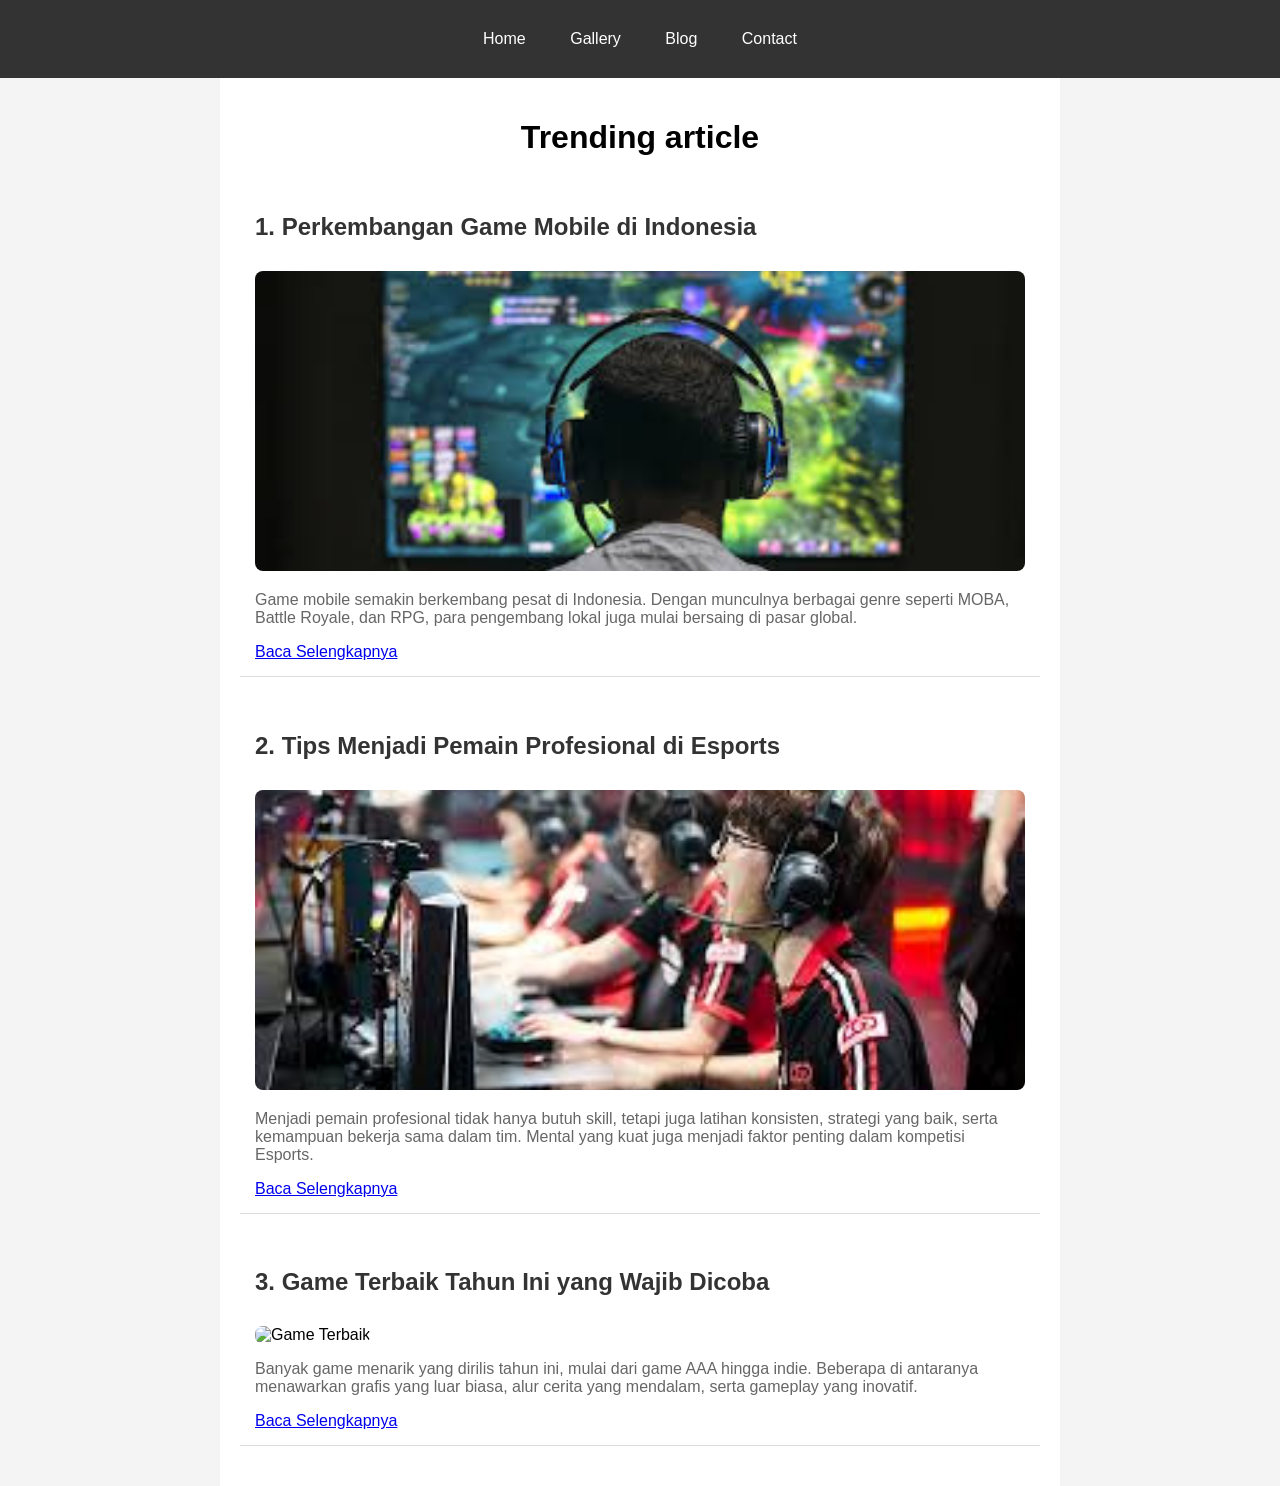
==== pages/blog.html @ 4cbf00b5 "Clone project" ====
<!DOCTYPE html>
<html lang="id">
<head>
    <meta charset="UTF-8">
    <meta name="viewport" content="width=device-width, initial-scale=1.0">
    <title>Blog - Artikel Seputar Game</title>
    <style>
        body { font-family: Arial, sans-serif; margin: 0; padding: 0; background: #f4f4f4; }
        nav { background: #333; padding: 10px; text-align: center; }
        nav a { color: white; text-decoration: none; margin: 10px; padding: 10px; display: inline-block; }
        .container { padding: 20px; max-width: 800px; margin: auto; background: white; }
        h1 { text-align: center; }
        .artikel { margin-bottom: 20px; padding: 15px; border-bottom: 1px solid #ddd; }
        .artikel h2 { color: #333; }
        .artikel p { color: #666; }
        .artikel img { width: 100%; max-height: 300px; object-fit: cover; border-radius: 8px; margin-top: 10px; }
    </style>
</head>
<body>
    <nav>
        <a href="../index.html">Home</a>
        <a href="gallery.html">Gallery</a>
        <a href="blog.html">Blog</a>
        <a href="contact.html">Contact</a>
    </nav>
    
    <div class="container">
        <h1>Trending article</h1>
        
        <div class="artikel">
            <h2>1. Perkembangan Game Mobile di Indonesia</h2>
            <img src="[data-uri]" alt="Game Mobile">
            <p>Game mobile semakin berkembang pesat di Indonesia. Dengan munculnya berbagai genre seperti MOBA, Battle Royale, dan RPG, para pengembang lokal juga mulai bersaing di pasar global.</p>
            <a href="/pages/blog.html" class="baca-selengkapnya">Baca Selengkapnya</a>
        </div>

        <div class="artikel">
            <h2>2. Tips Menjadi Pemain Profesional di Esports</h2>
            <img src="[data-uri]" alt="Esports">
            <p>Menjadi pemain profesional tidak hanya butuh skill, tetapi juga latihan konsisten, strategi yang baik, serta kemampuan bekerja sama dalam tim. Mental yang kuat juga menjadi faktor penting dalam kompetisi Esports.</p>
            <a href="/pages/blog.html" class="baca-selengkapnya">Baca Selengkapnya</a>
        </div>

        <div class="artikel">
            <h2>3. Game Terbaik Tahun Ini yang Wajib Dicoba</h2>
            <img src="https://mlpnk72yciwc.i.optimole.com/cqhiHLc.IIZS~2ef73/w:600/h:225/q:75/https://bleedingcool.com/wp-content/uploads/2019/05/durango-wild-lands-main-art.jpg" alt="Game Terbaik">
            <p>Banyak game menarik yang dirilis tahun ini, mulai dari game AAA hingga indie. Beberapa di antaranya menawarkan grafis yang luar biasa, alur cerita yang mendalam, serta gameplay yang inovatif.</p>
            <a href="/pages/blog.html" class="baca-selengkapnya">Baca Selengkapnya</a>
        </div>
    </div>
</body>
</html>
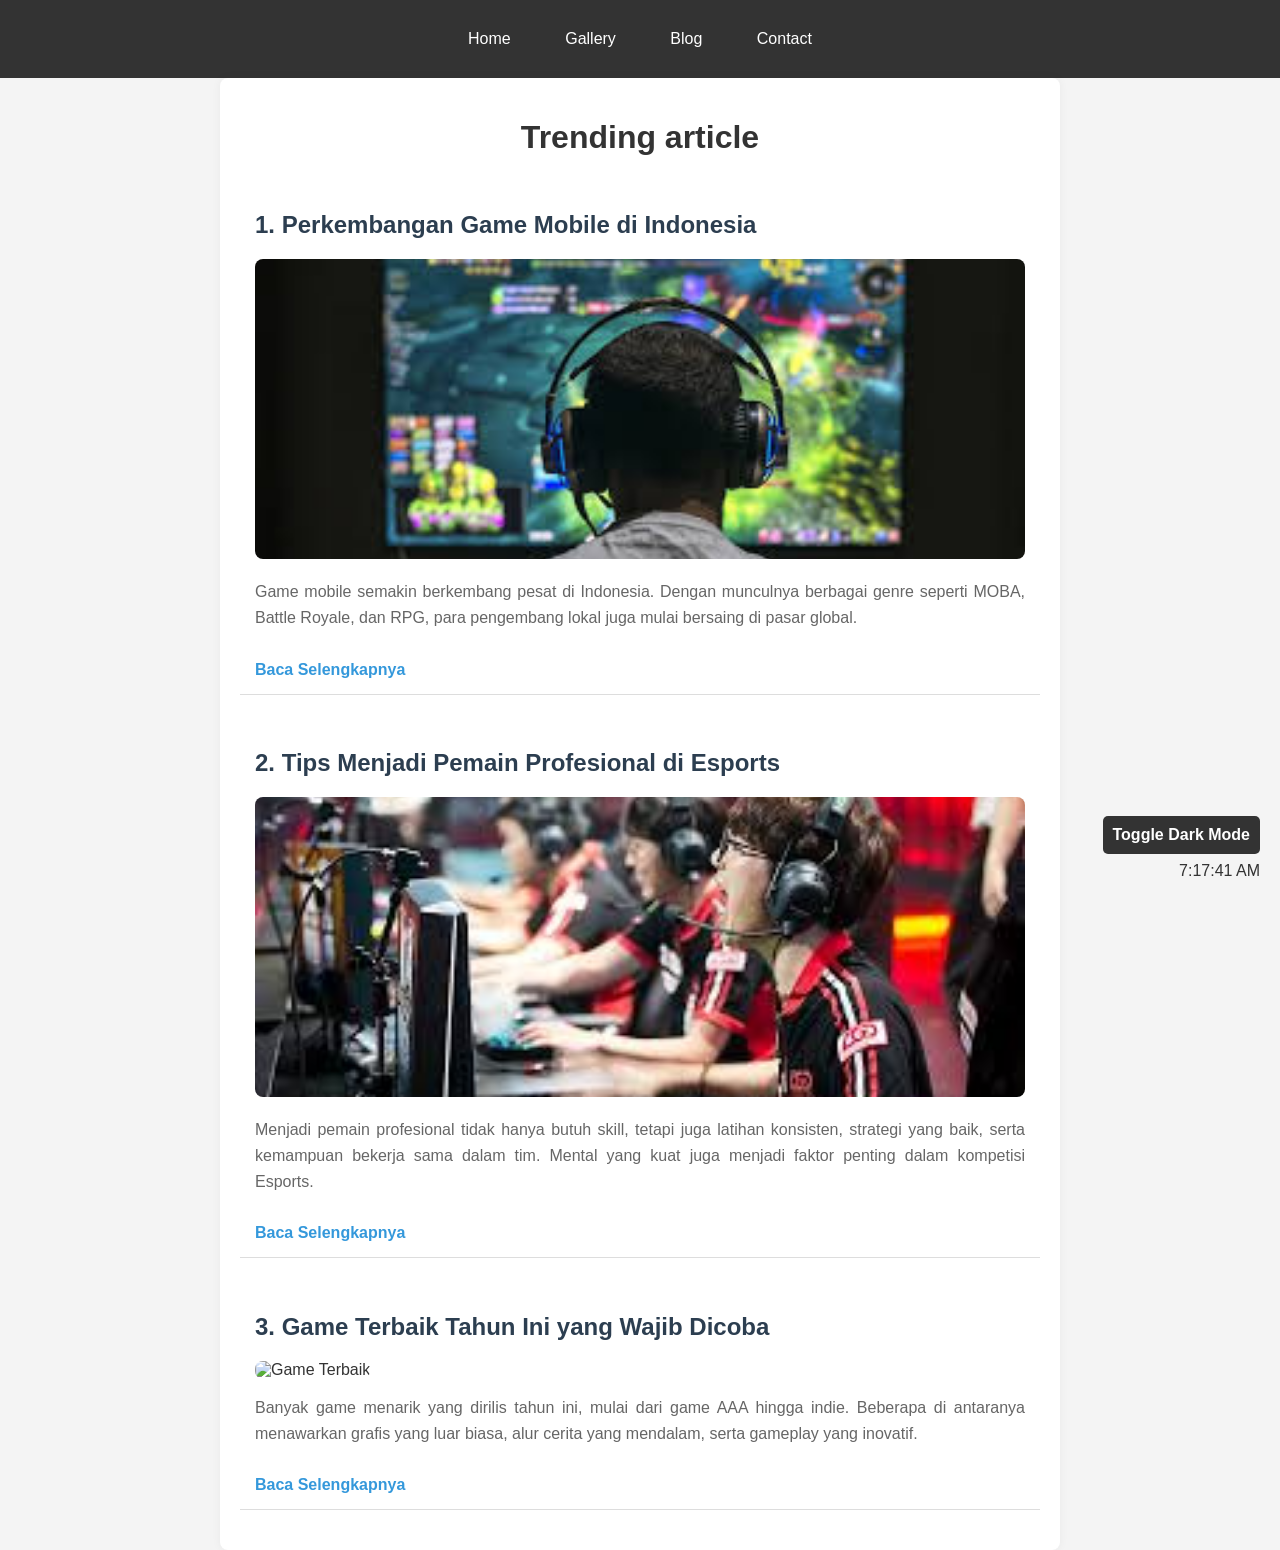
==== commit cec07d55: "Tugas js" ====
--- a/pages/blog.html
+++ b/pages/blog.html
@@ -3,18 +3,8 @@
 <head>
     <meta charset="UTF-8">
     <meta name="viewport" content="width=device-width, initial-scale=1.0">
-    <title>Blog - Artikel Seputar Game</title>
-    <style>
-        body { font-family: Arial, sans-serif; margin: 0; padding: 0; background: #f4f4f4; }
-        nav { background: #333; padding: 10px; text-align: center; }
-        nav a { color: white; text-decoration: none; margin: 10px; padding: 10px; display: inline-block; }
-        .container { padding: 20px; max-width: 800px; margin: auto; background: white; }
-        h1 { text-align: center; }
-        .artikel { margin-bottom: 20px; padding: 15px; border-bottom: 1px solid #ddd; }
-        .artikel h2 { color: #333; }
-        .artikel p { color: #666; }
-        .artikel img { width: 100%; max-height: 300px; object-fit: cover; border-radius: 8px; margin-top: 10px; }
-    </style>
+    <title>Blog</title>
+    <link rel="stylesheet" href="../style/style.css">
 </head>
 <body>
     <nav>
@@ -23,30 +13,37 @@
         <a href="blog.html">Blog</a>
         <a href="contact.html">Contact</a>
     </nav>
-    
+
     <div class="container">
         <h1>Trending article</h1>
-        
-        <div class="artikel">
+
+        <div class="artikel fade-in">
             <h2>1. Perkembangan Game Mobile di Indonesia</h2>
             <img src="[data-uri]" alt="Game Mobile">
             <p>Game mobile semakin berkembang pesat di Indonesia. Dengan munculnya berbagai genre seperti MOBA, Battle Royale, dan RPG, para pengembang lokal juga mulai bersaing di pasar global.</p>
-            <a href="/pages/blog.html" class="baca-selengkapnya">Baca Selengkapnya</a>
+            <a href="blog.html" class="baca-selengkapnya">Baca Selengkapnya</a>
         </div>
 
-        <div class="artikel">
+        <div class="artikel fade-in">
             <h2>2. Tips Menjadi Pemain Profesional di Esports</h2>
             <img src="[data-uri]" alt="Esports">
             <p>Menjadi pemain profesional tidak hanya butuh skill, tetapi juga latihan konsisten, strategi yang baik, serta kemampuan bekerja sama dalam tim. Mental yang kuat juga menjadi faktor penting dalam kompetisi Esports.</p>
-            <a href="/pages/blog.html" class="baca-selengkapnya">Baca Selengkapnya</a>
+            <a href="blog.html" class="baca-selengkapnya">Baca Selengkapnya</a>
         </div>
 
-        <div class="artikel">
+        <div class="artikel fade-in">
             <h2>3. Game Terbaik Tahun Ini yang Wajib Dicoba</h2>
             <img src="https://mlpnk72yciwc.i.optimole.com/cqhiHLc.IIZS~2ef73/w:600/h:225/q:75/https://bleedingcool.com/wp-content/uploads/2019/05/durango-wild-lands-main-art.jpg" alt="Game Terbaik">
             <p>Banyak game menarik yang dirilis tahun ini, mulai dari game AAA hingga indie. Beberapa di antaranya menawarkan grafis yang luar biasa, alur cerita yang mendalam, serta gameplay yang inovatif.</p>
-            <a href="/pages/blog.html" class="baca-selengkapnya">Baca Selengkapnya</a>
+            <a href="blog.html" class="baca-selengkapnya">Baca Selengkapnya</a>
         </div>
     </div>
+    <!-- Floating Controls -->
+    <div class="floating-controls">
+        <button id="toggle-button" onclick="toggleDarkMode()">Toggle Dark Mode</button>
+        <div id="current-time">--:--:--</div>
+    </div>
+
+    <script src="../script/script.js"></script>
 </body>
 </html>
--- a/style/style.css
+++ b/style/style.css
@@ -0,0 +1,187 @@
+/* Global */
+body {
+    font-family: Arial, sans-serif;
+    margin: 0;
+    padding: 0;
+    background: #f4f4f4;
+    color: #333;
+}
+
+nav {
+    background: #333;
+    padding: 10px;
+    text-align: center;
+}
+
+nav a {
+    color: white;
+    text-decoration: none;
+    margin: 10px;
+    padding: 10px 15px;
+    display: inline-block;
+    transition: background 0.3s ease;
+    border-radius: 5px;
+}
+
+nav a:hover {
+    background: #555;
+}
+
+.container {
+    padding: 20px;
+    max-width: 800px;
+    margin: auto;
+    background: white;
+    border-radius: 8px;
+    box-shadow: 0 0 10px rgba(0,0,0,0.05);
+}
+
+h1 {
+    text-align: center;
+    margin-bottom: 20px;
+}
+
+/* Artikel Umum */
+.artikel {
+    margin-bottom: 20px;
+    padding: 15px;
+    border-bottom: 1px solid #ddd;
+}
+
+.artikel h2 {
+    color: #2c3e50;
+    margin-bottom: 10px;
+}
+
+.artikel p {
+    color: #666;
+    line-height: 1.6;
+}
+
+.artikel img {
+    width: 100%;
+    max-height: 300px;
+    object-fit: cover;
+    border-radius: 8px;
+    margin-top: 10px;
+}
+
+.baca-selengkapnya {
+    display: inline-block;
+    margin-top: 10px;
+    color: #3498db;
+    text-decoration: none;
+    font-weight: bold;
+    transition: color 0.3s;
+}
+
+.baca-selengkapnya:hover {
+    color: #1d6fa5;
+}
+
+/* Gallery */
+.gallery {
+    display: flex;
+    flex-wrap: wrap;
+    justify-content: center;
+    gap: 10px;
+}
+
+.gallery img {
+    width: 300px;
+    height: auto;
+    border-radius: 5px;
+    transition: transform 0.3s ease;
+}
+
+.gallery img:hover {
+    transform: scale(1.05);
+}
+
+/* Contact Form */
+p {
+    margin-bottom: 20px;
+    text-align: justify;
+}
+
+.form-group {
+    margin-bottom: 15px;
+}
+
+label {
+    font-weight: bold;
+    display: block;
+    margin-bottom: 5px;
+}
+
+input, textarea {
+    width: 100%;
+    padding: 10px;
+    border: 1px solid #ccc;
+    border-radius: 5px;
+    font-size: 14px;
+    box-sizing: border-box;
+}
+
+button {
+    background: #333;
+    color: white;
+    padding: 10px;
+    border: none;
+    border-radius: 5px;
+    cursor: pointer;
+    font-weight: bold;
+    font-size: 16px;
+    transition: background 0.3s;
+}
+
+button:hover {
+    background: #555;
+}
+
+/* Tambahan untuk dark mode */
+.dark-mode {
+    background-color: #121212;
+    color: #ffffff;
+}
+
+.dark-mode .container {
+    background-color: #1e1e1e;
+}
+
+.dark-mode nav {
+    background-color: #222;
+}
+
+.dark-mode nav a {
+    color: #ccc;
+}
+
+.dark-mode nav a:hover {
+    background-color: #444;
+}
+
+/* Posisi tombol dan waktu di kanan bawah */
+.floating-controls {
+    position: fixed;
+    bottom: 20px;
+    right: 20px;
+    text-align: right;
+}
+
+#toggle-button {
+    margin-bottom: 8px;
+}
+
+.fade-in {
+  opacity: 0;
+  transform: translateY(20px); /* mulai agak ke bawah */
+  animation: fadeInAnimation 0.8s ease-out forwards;
+}
+
+@keyframes fadeInAnimation {
+  to {
+    opacity: 1;
+    transform: translateY(0); /* kembali ke posisi normal */
+  }
+}
